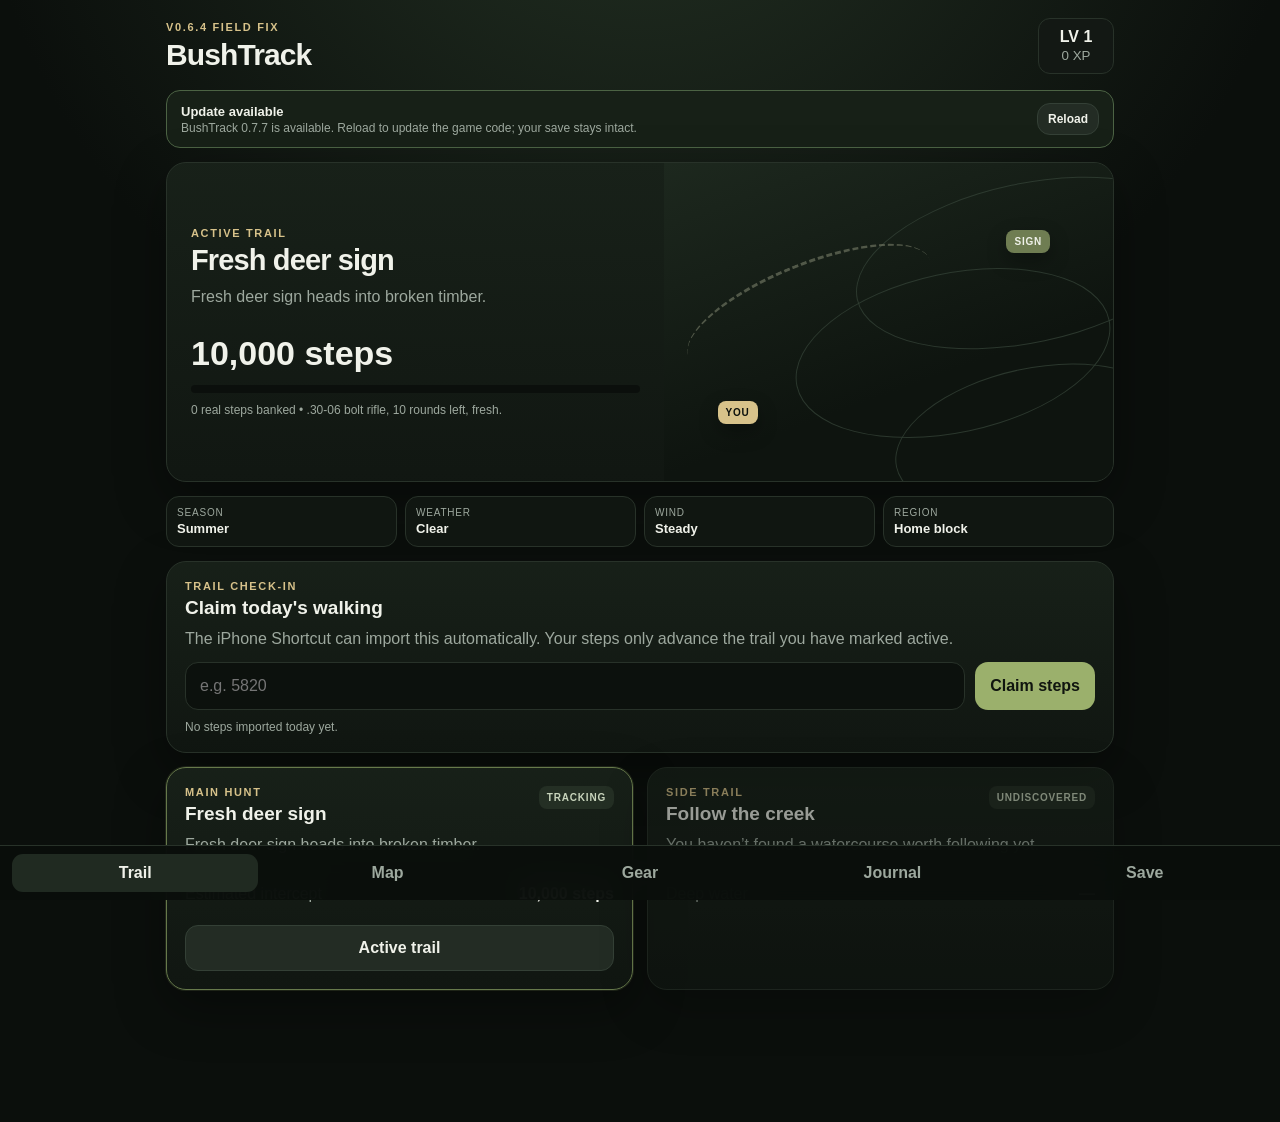
==== index.html @ c2a7ee53 "Mark BushTrack 0.7.14" ====
<!doctype html>
<html lang="en-AU">
<head>
  <meta charset="utf-8" />
  <meta name="viewport" content="width=device-width, initial-scale=1, viewport-fit=cover" />
  <meta name="theme-color" content="#111611" />
  <meta name="apple-mobile-web-app-capable" content="yes" />
  <meta name="apple-mobile-web-app-status-bar-style" content="black-translucent" />
  <meta name="apple-mobile-web-app-title" content="BushTrack" />
  <link rel="apple-touch-icon" href="apple-touch-icon.png" />
  <link rel="manifest" href="manifest.webmanifest" />
  <link rel="stylesheet" href="style-v06.css" />
  <title>BushTrack V0.7.14 LOADOUT AMMO FIX</title>
</head>
<body>
  <div class="app-shell">
    <header class="topbar"><div><div class="eyebrow">V0.7.14 LOADOUT AMMO FIX</div><h1>BushTrack</h1></div><div class="level-chip"><span id="levelText">LV 1</span><small id="xpText">0 XP</small></div></header>
    <section class="system-banner warning hidden" id="storageWarning"><div><strong>Save warning</strong><span id="storageWarningText">Safari storage reported a problem.</span></div><button class="secondary" onclick="document.querySelector('[data-tab=settings]').click()">Save tools</button></section>
    <section class="system-banner update hidden" id="updateBanner"><div><strong>Update available</strong><span id="updateBannerText">New BushTrack code is ready.</span></div><button class="secondary" id="reloadUpdateBtn">Reload</button></section>
    <main>
      <section class="tab-page active" data-page="trail"><section class="hero-card"><div class="hero-copy"><div class="eyebrow">ACTIVE TRAIL</div><h2 id="activeTitle">Fresh deer sign</h2><p id="activeStory">Fresh tracks are heading into timber.</p><div class="distance" id="activeDistance">10,000 steps</div><div class="progress-track"><div class="progress-fill" id="activeProgress"></div></div><div class="hero-meta" id="activeMeta"></div></div><div class="map-scene" aria-hidden="true"><div class="ridge r1"></div><div class="ridge r2"></div><div class="ridge r3"></div><div class="trail-line"></div><div class="map-marker player-marker">YOU</div><div class="map-marker target-marker" id="mapTarget">SIGN</div><div class="river-line hidden" id="riverLine"></div></div></section><section class="conditions-strip"><div><span>Season</span><strong id="seasonText">Spring</strong></div><div><span>Weather</span><strong id="weatherText">Clear</strong></div><div><span>Wind</span><strong id="windText">Light</strong></div><div><span>Region</span><strong id="regionText">Home block</strong></div></section><section class="claim-card"><div><div class="eyebrow">TRAIL CHECK-IN</div><h3>Claim today's walking</h3><p>The iPhone Shortcut can import this automatically. Your steps only advance the trail you have marked active.</p></div><div class="claim-row"><input id="stepsInput" inputmode="numeric" pattern="[0-9]*" placeholder="e.g. 5820" aria-label="Today's steps" /><button class="primary" id="claimBtn">Claim steps</button></div><div class="micro" id="claimStatus">No steps claimed today.</div><div class="credit hidden" id="stepCreditBox"></div></section><section class="choice-card hidden" id="pendingChoiceCard"><div class="eyebrow">UNEXPECTED SIGN</div><h3 id="pendingChoiceTitle">Fresh pig sign cuts across the creek</h3><p id="pendingChoiceText"></p><div class="button-row"><button class="primary" id="chaseChoiceBtn">Follow it</button><button class="secondary" id="ignoreChoiceBtn">Stay on current trail</button></div></section><section class="choice-card hidden" id="encounterStatusCard"><div class="eyebrow">CURRENT ENCOUNTER</div><h3 id="encounterStatusTitle">Animals ahead</h3><p id="encounterStatusText"></p><div class="stat-row"><span id="encounterStatusLabel">Status</span><strong id="encounterStatusValue">Ready</strong></div><button class="primary" id="encounterActionBtn">Open encounter</button></section><section class="grid two-col"><article class="mission-card" id="huntCard"><div class="card-head"><div><div class="eyebrow">MAIN HUNT</div><h3 id="huntTitle">Fresh deer sign</h3></div><span class="tag" id="huntTag">TRACKING</span></div><p id="huntText">Fresh tracks lead into broken timber.</p><div class="stat-row"><span id="huntStatLabel">Estimated intercept</span><strong id="huntDistance">10,000 steps</strong></div><button class="secondary" id="selectHuntBtn">Make active</button><button class="secondary hidden" id="callBtn">Use a call</button><button class="primary hidden" id="encounterBtn">Glass the animals</button></article><article class="mission-card locked" id="riverCard"><div class="card-head"><div><div class="eyebrow">SIDE TRAIL</div><h3>Follow the creek</h3></div><span class="tag" id="riverTag">UNDISCOVERED</span></div><p id="riverText">You haven't found a watercourse worth following yet.</p><div class="stat-row"><span>Deep water</span><strong id="riverDistance">—</strong></div><button class="secondary hidden" id="selectRiverBtn">Make active</button></article></section><section id="objectiveSection" class="other-trails hidden"><div class="section-title"><div><div class="eyebrow">OTHER TRAILS</div><h3>Things worth walking back to</h3></div></div><div id="objectiveList" class="grid two-col"></div></section></section>
      <section class="tab-page" data-page="map"><section class="section-title"><div><div class="eyebrow">COUNTRY MAP</div><h2>Places you've found</h2></div><p>Permanent discoveries stay here.</p></section><div id="locationList" class="location-grid"></div><section class="panel-card"><div class="card-head"><div><div class="eyebrow">KNOWN ANIMALS</div><h3>Animals still out there</h3></div></div><div id="knownAnimalList" class="stack-list"></div></section><section class="panel-card"><div class="card-head"><div><div class="eyebrow">GEAR IN THE FIELD</div><h3>Cameras & nets</h3></div></div><div id="fieldGearList" class="stack-list"></div></section></section>
      <section class="tab-page" data-page="gear"><section class="section-title"><div><div class="eyebrow">GEAR SHED</div><h2>Equipment & tackle</h2></div><div class="money" id="cashText">$0</div></section><section class="panel-card field-loadout-card"><div class="card-head"><div><div class="eyebrow">CURRENT OUTING</div><h3 id="outingTitle">Field loadout</h3></div><span class="tag" id="outingStatusTag">IN FIELD</span></div><p id="outingText">Your rifle, ammunition and carried weight now stay with you until you return to camp.</p><div class="status-grid"><div><span>Base</span><strong id="outingBaseText">Main Camp</strong></div><div><span>Rifle</span><strong id="outingWeaponText">.30-06</strong></div><div><span>Ammo</span><strong id="outingAmmoText">5 + 5</strong></div><div><span>Fatigue</span><strong id="outingFatigueText">Fresh</strong></div><div><span>Carried load</span><strong id="outingWeightText">—</strong></div><div><span>Route back</span><strong id="outingReturnText">At camp</strong></div></div><div class="button-grid"><button class="primary" id="prepareOutingBtn">Prepare loadout</button><button class="secondary" id="returnBaseBtn">Return to base</button><button class="secondary" id="fieldReloadBtn">Reload from spare ammo</button></div><p class="micro" id="outingHaulText">No field haul yet.</p></section><section class="panel-card"><div class="card-head"><div><div class="eyebrow">CAMP STORES</div><h3>Food, hides, bait & ammunition</h3></div></div><div id="campStoreList" class="camp-store-list"></div><div class="button-grid"><button class="secondary" id="sellHidesBtn">Sell stored hides</button><button class="secondary" id="sellMeatBtn">Sell 5 kg meat</button><button class="secondary" id="eatYabbiesBtn">Use yabbies as camp food</button></div></section><section class="panel-card"><div id="inventoryList" class="inventory-grid"></div></section><section class="panel-card"><div class="card-head"><div><div class="eyebrow">UPGRADES</div><h3>Spend what you earn</h3></div></div><div id="shopList" class="shop-list"></div></section><section class="panel-card"><div class="card-head"><div><div class="eyebrow">FIELDCRAFT</div><h3>Knowledge from doing it</h3></div></div><div id="knowledgeList" class="knowledge-list"></div></section><section class="panel-card conditioning-card"><div class="card-head"><div><div class="eyebrow">TRAIL CONDITIONING</div><h3 id="conditioningLevel">Baseline building</h3></div><span class="tag">PERMANENT</span></div><p id="conditioningPerk">Build a complete weekly baseline.</p><div class="status-grid"><div><span>Completed 7-day avg</span><strong id="conditioningAvg">Need 7 recorded days</strong></div><div><span>Baseline</span><strong id="conditioningBaseline">Not set</strong></div><div><span>Next permanent tier</span><strong id="conditioningNext">—</strong></div><div><span>Weekly momentum</span><strong id="momentumText">No bonus active</strong></div></div></section></section>
      <section class="tab-page" data-page="journal"><section class="log-card"><div class="card-head"><div><div class="eyebrow">FIELD JOURNAL</div><h2>What happened out there</h2></div><span class="tag" id="historyCountText">0 permanent events stored</span></div><div id="eventLog" class="event-log"></div></section><section class="trophy-card"><div class="card-head"><div><div class="eyebrow">TROPHY CABINET</div><h3>Personal bests & standout animals</h3></div></div><div id="bestList" class="best-list"></div><div id="trophyList" class="trophy-list"></div></section></section>
      <section class="tab-page" data-page="settings"><section class="section-title"><div><div class="eyebrow">SETTINGS & SAVE DATA</div><h2>Keep the bastard safe</h2></div></section><section class="panel-card"><div class="card-head"><div><div class="eyebrow">SAVE HEALTH</div><h3>Your BushTrack save</h3></div><strong class="save-health" id="saveHealthText">Healthy</strong></div><div class="status-grid"><div><span>Last saved</span><strong id="lastSavedText">—</strong></div><div><span>Last backup</span><strong id="lastBackupText">—</strong></div><div><span>Save format</span><strong id="schemaText">V5</strong></div><div><span>Content table</span><strong id="contentVersionText">C1</strong></div><div><span>Storage</span><strong id="storageProviderText">local</strong></div><div><span>Last claim</span><strong id="lastClaimText">—</strong></div></div><div class="save-id"><span>Save ID</span><code id="saveIdText">—</code></div><p class="micro" id="storageProblemText">No storage errors detected.</p><div class="button-grid"><button class="secondary" id="backupNowBtn">Backup now</button><button class="primary" id="exportSaveBtn">Export to Files</button><button class="secondary" id="importSaveBtn">Import backup</button></div><input type="file" id="importFileInput" accept=".json,application/json" class="hidden" /></section><section class="panel-card"><div class="card-head"><div><div class="eyebrow">TODAY'S STEPS</div><h3>Incremental Health imports</h3></div></div><div class="claim-row"><input id="correctStepsInput" inputmode="numeric" pattern="[0-9]*" placeholder="Current Health total" aria-label="Current Health step total" /><button class="secondary" id="applyCorrectionBtn">Apply total</button></div><button class="danger-outline full-btn" id="undoClaimBtn">Undo last step claim</button></section><section class="panel-card"><div class="card-head"><div><div class="eyebrow">CONDITIONING BASELINE</div><h3>Start from your real normal week</h3></div></div><div class="claim-row"><input id="baselineInput" inputmode="numeric" pattern="[0-9]*" placeholder="e.g. 4418" aria-label="Weekly daily-average baseline" /><button class="secondary" id="setBaselineBtn">Set baseline</button></div><p class="micro" id="baselineHelp">Permanent tiers only move upward.</p></section><section class="panel-card"><div class="card-head"><div><div class="eyebrow">DIAGNOSTICS</div><h3>Update & fault tools</h3></div></div><div class="button-grid"><button class="secondary" id="exportDiagBtn">Export diagnostics</button><button class="secondary" id="checkUpdateBtn">Check for update</button><button class="secondary" id="runSelfTestsBtn">Run self-tests</button><button class="secondary" onclick="location.href='fallback-v04.html'">Open V0.4 fallback</button></div><p class="micro" id="selfTestText">Not run yet</p><button class="danger-outline full-btn" id="restoreLastGoodBtn">Restore last-known-good save</button><details class="dev-tools"><summary>Field-test tools</summary><label class="toggle-row"><span>Enable developer tools</span><input type="checkbox" id="devModeToggle"></label><div id="devToolPanel" class="hidden"><button class="secondary full-btn" id="forceEncounterBtn">Force current hunt encounter</button></div></details></section><section class="panel-card danger-zone"><div class="card-head"><div><div class="eyebrow">RESET TOOLS</div><h3>Different levels of violence</h3></div></div><div class="stack-actions"><button class="secondary" id="resetHuntBtn">Reset current hunt only</button><button class="secondary" id="resetWorldBtn">Reset explored world, keep progression</button><button class="danger" id="fullWipeBtn">Wipe absolutely everything</button></div></section></section>
    </main>
  </div>
  <nav class="bottom-nav" aria-label="BushTrack sections"><button class="nav-btn active" data-tab="trail">Trail</button><button class="nav-btn" data-tab="map">Map</button><button class="nav-btn" data-tab="gear">Gear</button><button class="nav-btn" data-tab="journal">Journal</button><button class="nav-btn" data-tab="settings">Save</button></nav>
  <div class="modal hidden" id="animalModal" role="dialog" aria-modal="true"><div class="modal-panel"><div class="eyebrow">ANIMALS AHEAD</div><h2 id="animalModalTitle">You've caught up</h2><p id="animalModalText">Glass the group and choose what you want to do.</p><div id="animalChoices" class="animal-choices"></div><div class="modal-actions"><button class="secondary" id="passAnimalsBtn">Pass and keep hunting</button></div></div></div>
  <div class="modal hidden" id="approachModal" role="dialog" aria-modal="true"><div class="modal-panel"><div class="eyebrow">PLAN THE APPROACH</div><h2 id="approachTitle">Pick your line</h2><p id="approachText">A longer route can give you a much better wind and shot.</p><div id="approachChoices" class="approach-list"></div><div class="modal-actions"><button class="secondary" id="cancelApproachBtn">Back</button></div></div></div>
  <div class="modal hidden" id="shotModal" role="dialog" aria-modal="true" aria-labelledby="shotTitle"><div class="modal-panel"><div class="eyebrow">SHOT OPPORTUNITY</div><h2 id="shotTitle">Animal</h2><p id="shotRangeText">Range: 180 m</p><div class="aim-box" id="aimBox"><div class="vitals-zone" id="vitalsZone"></div><div class="aim-marker" id="aimMarker"></div></div><p class="micro" id="shotAdviceText">Tap SHOT as the marker crosses the vitals.</p><div class="shot-loadout" id="shotLoadoutText"></div><div class="modal-actions"><button class="secondary" id="cancelShotBtn">Back out</button><button class="secondary hidden" id="reloadShotBtn">Reload</button><button class="secondary hidden" id="stalkCloserBtn">Stalk closer</button><button class="danger" id="fireBtn">SHOT</button></div></div></div>
  <div class="modal hidden" id="fishModal" role="dialog" aria-modal="true"><div class="modal-panel fish-panel"><div class="eyebrow">FISHING SESSION</div><h2 id="fishTitle">Deep timber hole</h2><p id="fishSpotText">Pick what you're throwing.</p><div class="lure-grid" id="lureGrid"></div><div class="fish-session-head"><span id="castCountText">Cast 0</span><span id="fishCountText">0 fish</span></div><div class="fish-result" id="fishResult">Make your first cast.</div><div id="fishSessionLog" class="mini-log"></div><div class="modal-actions"><button class="secondary" id="closeFishBtn">Leave the hole</button><button class="primary" id="castBtn">Cast</button></div></div></div>
  <div class="modal hidden" id="fightModal" role="dialog" aria-modal="true"><div class="modal-panel"><div class="eyebrow">GOOD FISH</div><h2 id="fightTitle">Keep the pressure on</h2><p id="fightText">Reel when the tension marker is inside the safe zone.</p><div class="fight-box" id="fightBox"><div class="safe-zone" id="safeZone"></div><div class="tension-marker" id="tensionMarker"></div></div><div class="fight-score" id="fightScore">Good pressure: 0 / 3</div><div class="modal-actions"><button class="primary" id="reelBtn">REEL</button></div></div></div>
  <div class="modal hidden" id="loadoutModal" role="dialog" aria-modal="true"><div class="modal-panel"><div class="eyebrow">PREPARE OUTING</div><h2>Choose what you carry</h2><p>Rifle choice changes practical shot range, carried weight, ammo capacity and carcass damage.</p><div id="weaponChoices" class="weapon-choices"></div><label class="form-label">Spare rounds <select id="spareAmmoSelect"></select></label><label class="toggle-row"><span>Carry binoculars</span><input type="checkbox" id="carryBinosToggle" checked></label><div class="loadout-preview" id="loadoutPreview">Choose a rifle.</div><div class="modal-actions"><button class="secondary" id="cancelLoadoutBtn">Cancel</button><button class="primary" id="startOutingBtn">Start outing</button></div></div></div>
  <div class="modal hidden" id="glassModal" role="dialog" aria-modal="true"><div class="modal-panel"><div class="eyebrow">GLASS THE COUNTRY</div><h2 id="glassTitle">Open ridge</h2><p id="glassText">Work the faces and timber edges.</p><div id="glassChoices" class="animal-choices"></div><div class="modal-actions"><button class="secondary" id="closeGlassBtn">Keep current plan</button></div></div></div>
  <div class="modal hidden" id="importModal" role="dialog" aria-modal="true"><div class="modal-panel"><div class="eyebrow">RESTORE BACKUP</div><h2>Replace the current save?</h2><p id="importPreviewText">Backup details.</p><div class="modal-actions"><button class="secondary" id="cancelImportBtn">Cancel</button><button class="danger" id="confirmImportBtn">Restore backup</button></div></div></div>
  <script src="app-v06.js"></script>
  <script src="hotfix-v061.js"></script>
  <script src="approachfix-v070.js"></script>
  <script src="animal-images-v071.js"></script>
  <script src="step-backfill-v072.js"></script>
</body>
</html>
---- style-v06.css ----
:root {
  --bg:#0b0f0c; --panel:#131914; --panel2:#182119; --line:#283229; --text:#f0f2ea;
  --muted:#9da89e; --accent:#9bb06c; --accent2:#d7c28a; --danger:#a85c4a; --water:#587584;
  --shadow:0 18px 50px rgba(0,0,0,.35);
}
*{box-sizing:border-box} html,body{margin:0;background:var(--bg);color:var(--text);font-family:-apple-system,BlinkMacSystemFont,"SF Pro Display","Segoe UI",sans-serif}
body{min-height:100vh;background:radial-gradient(circle at 50% -20%,#243224 0%,var(--bg) 45%);padding-bottom:84px}
button,input{font:inherit} button{-webkit-tap-highlight-color:transparent}.app-shell{width:min(980px,100%);margin:0 auto;padding:calc(env(safe-area-inset-top) + 18px) 16px 34px}
.topbar{display:flex;align-items:center;justify-content:space-between;margin-bottom:16px}h1,h2,h3,p{margin-top:0}h1{font-size:30px;margin-bottom:0;letter-spacing:-.03em}h2{font-size:29px;margin-bottom:8px;letter-spacing:-.03em}h3{font-size:19px;margin-bottom:8px}p{color:var(--muted);line-height:1.45}
.eyebrow{font-size:11px;letter-spacing:.15em;color:var(--accent2);font-weight:800;margin-bottom:5px}.level-chip{min-width:76px;padding:9px 11px;border:1px solid var(--line);border-radius:12px;text-align:center;background:rgba(19,25,20,.9)}.level-chip span{display:block;font-weight:800}.level-chip small{color:var(--muted)}
.hero-card,.claim-card,.mission-card,.log-card,.trophy-card,.panel-card,.choice-card{border:1px solid var(--line);border-radius:20px;background:linear-gradient(180deg,rgba(24,33,25,.97),rgba(17,23,18,.97));box-shadow:var(--shadow)}
.hero-card{overflow:hidden;display:grid;grid-template-columns:1.05fr .95fr;min-height:320px;margin-bottom:14px}.hero-copy{padding:24px;display:flex;flex-direction:column;justify-content:center}.distance{font-size:34px;font-weight:850;margin-top:10px}.progress-track{height:8px;background:#0b0f0c;border-radius:99px;margin-top:12px;overflow:hidden}.progress-fill{width:0;height:100%;background:linear-gradient(90deg,var(--accent),var(--accent2));border-radius:inherit;transition:width .45s ease}.hero-meta{color:var(--muted);font-size:12px;margin-top:10px}
.map-scene{position:relative;min-height:280px;overflow:hidden;background:linear-gradient(160deg,#1d281e,#0e140f 65%)}.ridge{position:absolute;border-radius:50%;border:1px solid #334035;opacity:.8;transform:rotate(-12deg)}.r1{width:350px;height:160px;right:-90px;top:20px}.r2{width:320px;height:160px;right:0;top:110px}.r3{width:280px;height:140px;right:-60px;top:205px}.trail-line{position:absolute;width:260px;height:90px;left:15px;top:100px;border-top:3px dashed #6b715e;border-radius:50%;transform:rotate(-22deg);opacity:.7}.river-line{position:absolute;width:360px;height:140px;left:-50px;bottom:15px;border-top:6px solid var(--water);border-radius:50%;transform:rotate(12deg);opacity:.7}.map-marker{position:absolute;padding:6px 8px;font-size:10px;font-weight:900;letter-spacing:.08em;border-radius:8px;box-shadow:0 8px 20px rgba(0,0,0,.3)}.player-marker{left:12%;bottom:18%;color:#0c110d;background:var(--accent2)}.target-marker{right:14%;top:21%;background:#6f7d52}
.conditions-strip{display:grid;grid-template-columns:repeat(4,1fr);gap:8px;margin:0 0 14px}.conditions-strip div{border:1px solid var(--line);background:#101611;border-radius:13px;padding:10px}.conditions-strip span{display:block;color:var(--muted);font-size:10px;text-transform:uppercase;letter-spacing:.08em}.conditions-strip strong{display:block;margin-top:3px;font-size:13px}
.claim-card,.choice-card,.panel-card,.log-card,.trophy-card{padding:18px;margin-bottom:14px}.claim-card p{margin-bottom:12px}.claim-row{display:flex;gap:10px}input{flex:1;min-width:0;border:1px solid var(--line);color:var(--text);background:#0c110d;border-radius:13px;padding:14px;outline:none}input:focus{border-color:#6b7c55}button{border:0;border-radius:13px;padding:13px 15px;color:var(--text);font-weight:800;cursor:pointer}.primary{background:var(--accent);color:#10150f}.secondary{background:#232c24;border:1px solid #344036}.danger{background:var(--danger)}.text-btn{background:transparent;color:var(--muted);padding:5px 0;font-size:12px}.button-row,.modal-actions{display:flex;gap:10px}.button-row button,.modal-actions button{flex:1}.credit{margin-top:10px;padding:10px 12px;border-radius:10px;background:#222b1e;border:1px solid #415038;color:#cbd8b7;font-size:12px}
.grid{display:grid;gap:14px}.two-col{grid-template-columns:repeat(2,1fr)}.mission-card{padding:18px;margin-bottom:14px}.mission-card.active{border-color:#66794b;box-shadow:0 0 0 1px rgba(155,176,108,.15),var(--shadow)}.mission-card.locked{opacity:.62}.card-head{display:flex;justify-content:space-between;gap:15px;align-items:flex-start}.tag{font-size:10px;letter-spacing:.08em;font-weight:850;padding:6px 8px;border-radius:8px;background:#242f24;color:#c7d3bb;white-space:nowrap}.stat-row{display:flex;justify-content:space-between;padding:12px 0 14px;border-top:1px solid var(--line);margin-top:12px;color:var(--muted)}.stat-row strong{color:var(--text)}.mission-card button{width:100%;margin-top:8px}.other-trails{margin-bottom:14px}
.section-title{display:flex;align-items:flex-end;justify-content:space-between;gap:20px;margin:6px 2px 14px}.section-title p{max-width:520px;margin-bottom:0}.money{font-size:20px;font-weight:850;color:var(--accent2)}
.location-grid{display:grid;grid-template-columns:repeat(2,1fr);gap:12px;margin-bottom:14px}.location-card{border:1px solid var(--line);border-radius:17px;padding:16px;background:#121813}.location-card h3{margin-bottom:6px}.location-card p{font-size:13px;margin-bottom:10px}.location-actions{display:flex;flex-wrap:wrap;gap:7px}.location-actions button{padding:9px 10px;font-size:12px}.location-meta{font-size:11px;color:var(--muted);margin:8px 0}.stack-list{display:flex;flex-direction:column;gap:8px}.stack-item{border:1px solid var(--line);background:#0d120e;border-radius:12px;padding:12px}.stack-item strong{display:block}.stack-item span{display:block;color:var(--muted);font-size:12px;margin-top:3px}.stack-item .row-actions{display:flex;gap:7px;margin-top:8px}.row-actions button{padding:8px 9px;font-size:11px}
.inventory-grid{display:grid;grid-template-columns:repeat(3,1fr);gap:8px}.inventory-item{border:1px solid var(--line);background:#0d120e;border-radius:12px;padding:12px}.inventory-item span{display:block;color:var(--muted);font-size:11px}.inventory-item strong{font-size:17px}.shop-list{display:flex;flex-direction:column;gap:9px}.shop-item{display:grid;grid-template-columns:1fr auto;gap:12px;align-items:center;border:1px solid var(--line);background:#0d120e;border-radius:13px;padding:12px}.shop-item p{font-size:12px;margin:3px 0 0}.shop-item button{min-width:86px;padding:9px}.knowledge-list{display:grid;grid-template-columns:repeat(2,1fr);gap:8px}.knowledge-item{border:1px solid var(--line);border-radius:12px;padding:11px;background:#0d120e}.knowledge-item .bar{height:5px;background:#1d261f;border-radius:99px;margin-top:8px;overflow:hidden}.knowledge-item .bar i{display:block;height:100%;background:var(--accent)}
.event-log{display:flex;flex-direction:column;gap:10px}.log-entry{padding:11px 12px;border-left:3px solid #53613f;background:#0d120e;border-radius:0 10px 10px 0}.log-entry strong{display:block;margin-bottom:3px}.log-entry small{color:var(--muted)}.best-list{display:grid;grid-template-columns:repeat(2,1fr);gap:8px;margin-bottom:12px}.best-card{border:1px solid var(--line);border-radius:12px;padding:11px;background:#0d120e}.best-card strong{display:block}.best-card span{color:var(--muted);font-size:12px}.trophy-list{display:grid;grid-template-columns:repeat(2,1fr);gap:10px}.trophy{border:1px solid var(--line);border-radius:13px;padding:13px;background:#0d120e}.trophy strong{display:block}.trophy span{display:block;color:var(--muted);font-size:13px;margin-top:4px}.empty{color:var(--muted);padding:14px 0}.micro{color:var(--muted);font-size:12px;margin-top:10px}.hidden{display:none!important}
.tab-page{display:none}.tab-page.active{display:block}.bottom-nav{position:fixed;z-index:25;left:0;right:0;bottom:0;padding:8px 12px calc(env(safe-area-inset-bottom) + 8px);display:grid;grid-template-columns:repeat(5,1fr);gap:6px;background:rgba(10,14,11,.94);backdrop-filter:blur(16px);border-top:1px solid var(--line)}.nav-btn{background:transparent;color:var(--muted);padding:10px 6px;border-radius:11px}.nav-btn.active{background:#202a21;color:var(--text)}
.modal{position:fixed;inset:0;z-index:40;background:rgba(0,0,0,.74);backdrop-filter:blur(8px);display:flex;align-items:flex-end;justify-content:center;padding:14px}.modal-panel{width:min(580px,100%);max-height:88vh;overflow:auto;border:1px solid var(--line);border-radius:22px;background:#131914;padding:22px;box-shadow:var(--shadow);margin-bottom:env(safe-area-inset-bottom)}
.animal-choices,.approach-list{display:flex;flex-direction:column;gap:8px;margin:14px 0}.animal-choice,.approach-choice{width:100%;text-align:left;border:1px solid var(--line);background:#202821}.animal-choice strong,.approach-choice strong{display:block}.animal-choice span,.approach-choice span{display:block;color:var(--muted);font-size:12px;margin-top:3px}.animal-choice.special{border-color:#7d7047}.approach-choice em{display:block;color:#c6d5b3;font-size:11px;font-style:normal;margin-top:5px}
.aim-box,.fight-box{height:170px;position:relative;overflow:hidden;background:linear-gradient(#222b22,#111711);border:1px solid var(--line);border-radius:15px;margin:18px 0 8px}.aim-box::before,.aim-box::after,.fight-box::before{content:"";position:absolute;background:#83906f;opacity:.25}.aim-box::before{width:1px;height:100%;left:50%}.aim-box::after{height:1px;width:100%;top:50%}.vitals-zone{position:absolute;height:62px;top:54px;left:50%;transform:translateX(-50%);border:2px solid #9cab73;background:rgba(155,176,108,.08);border-radius:50%}.aim-marker{position:absolute;top:0;bottom:0;width:3px;background:#e2ddc9;box-shadow:0 0 12px rgba(255,255,255,.6);left:0}
.lure-grid{display:grid;grid-template-columns:1fr 1fr;gap:8px;margin:14px 0}.lure{background:#202821;border:1px solid var(--line);text-align:left}.lure.selected{border-color:var(--accent);background:#2a3528}.lure:disabled{opacity:.35}.lure small{display:block;color:var(--muted);margin-top:3px}.fish-session-head{display:flex;justify-content:space-between;color:var(--muted);font-size:12px;margin:6px 0}.fish-result{min-height:54px;border:1px solid var(--line);background:#0d120e;border-radius:12px;padding:12px;color:var(--muted)}.mini-log{display:flex;flex-direction:column;gap:5px;max-height:150px;overflow:auto;margin-top:8px}.mini-log div{font-size:11px;color:var(--muted);padding:6px 8px;background:#101510;border-radius:7px}.safe-zone{position:absolute;top:0;bottom:0;left:34%;width:32%;background:rgba(155,176,108,.18);border-left:2px solid var(--accent);border-right:2px solid var(--accent)}.tension-marker{position:absolute;top:0;bottom:0;width:4px;background:#e2ddc9;left:0}.fight-score{text-align:center;color:var(--muted);margin-top:8px}
@media(max-width:720px){.hero-card{grid-template-columns:1fr}.map-scene{min-height:180px}.hero-copy{padding:20px}.distance{font-size:30px}.two-col,.location-grid,.knowledge-list{grid-template-columns:1fr}.claim-row{flex-direction:column}.trophy-list,.best-list{grid-template-columns:1fr}.conditions-strip{grid-template-columns:repeat(2,1fr)}.inventory-grid{grid-template-columns:repeat(2,1fr)}.section-title{align-items:flex-start;flex-direction:column;gap:4px}}

.system-banner{display:flex;align-items:center;justify-content:space-between;gap:12px;border:1px solid var(--line);border-radius:14px;padding:12px 14px;margin:0 0 14px;background:#1a211b}
.system-banner>div{display:flex;flex-direction:column;gap:2px}.system-banner strong{font-size:13px}.system-banner span{font-size:12px;color:var(--muted)}
.system-banner.warning{border-color:#6d5a34;background:#211d14}.system-banner.update{border-color:#4c6344;background:#172017}
.system-banner button{padding:8px 10px;font-size:12px;white-space:nowrap}
.status-grid{display:grid;grid-template-columns:repeat(2,1fr);gap:8px;margin:14px 0}
.status-grid div{border:1px solid var(--line);background:#0d120e;border-radius:12px;padding:11px}
.status-grid span,.save-id span{display:block;color:var(--muted);font-size:10px;text-transform:uppercase;letter-spacing:.08em}
.status-grid strong{display:block;margin-top:4px;font-size:12px}
.save-health{color:#c9d8b2}.save-health.bad{color:#e19c88}
.save-id{border:1px solid var(--line);border-radius:12px;padding:11px;background:#0d120e;overflow:hidden}
.save-id code{display:block;margin-top:5px;color:#d7c28a;font-size:11px;word-break:break-all}
.button-grid{display:grid;grid-template-columns:repeat(3,1fr);gap:8px;margin-top:12px}.button-grid button{width:100%}
.full-btn{width:100%;margin-top:10px}.danger-outline{background:transparent;border:1px solid #7e4438;color:#d69c8d}
.danger-zone{border-color:#56352e}.stack-actions{display:flex;flex-direction:column;gap:8px}.stack-actions button{width:100%}
@media(max-width:720px){.button-grid{grid-template-columns:1fr}.status-grid{grid-template-columns:1fr 1fr}.bottom-nav{padding-left:6px;padding-right:6px;gap:3px}.nav-btn{font-size:12px}}

.conditioning-card{border-color:#4b5e3c}.conditioning-card .tag{background:#344329;color:#d9e8c1}
.dev-tools{margin-top:12px;border-top:1px solid var(--line);padding-top:10px}.dev-tools summary{cursor:pointer;color:var(--muted);font-size:12px;font-weight:750}.toggle-row{display:flex;align-items:center;justify-content:space-between;gap:12px;margin-top:12px;color:var(--muted);font-size:12px}.toggle-row input{flex:0 0 auto;width:22px;height:22px}.backend-pill{display:inline-block;padding:5px 8px;border:1px solid var(--line);border-radius:999px;font-size:11px;color:var(--muted)}

/* V0.6 field loadouts, camps and recovery economy */
.field-loadout-card{border-color:#586a46}.field-loadout-card .tag{background:#344329;color:#d9e8c1}.camp-store-list{display:flex;flex-direction:column;gap:9px;margin:12px 0}.camp-store{border:1px solid var(--line);border-radius:13px;background:#0d120e;padding:12px}.camp-store>div:first-child{display:flex;align-items:flex-start;justify-content:space-between;gap:10px}.camp-store>div:first-child span{font-size:11px;color:var(--muted)}.camp-resource-grid{display:grid;grid-template-columns:repeat(4,1fr);gap:7px;margin-top:10px}.camp-resource-grid span{display:block;border:1px solid var(--line);border-radius:9px;padding:8px;color:var(--muted);font-size:10px}.camp-resource-grid b{display:block;color:var(--text);font-size:12px;margin-top:2px}.weapon-choices{display:flex;flex-direction:column;gap:8px;margin:14px 0}.form-label{display:flex;flex-direction:column;gap:6px;color:var(--muted);font-size:12px;margin:12px 0}.form-label select{width:100%;background:#0d120e;border:1px solid var(--line);color:var(--text);border-radius:12px;padding:12px;font:inherit}.loadout-preview,.shot-loadout{border:1px solid var(--line);background:#0d120e;border-radius:12px;padding:11px;color:#cbd8b7;font-size:12px;margin:12px 0}.shot-loadout{margin:8px 0 14px}.location-card .primary{box-shadow:none}.camp-store strong{font-size:13px}.camp-store b{font-weight:800}
@media(max-width:720px){.camp-resource-grid{grid-template-columns:repeat(2,1fr)}}
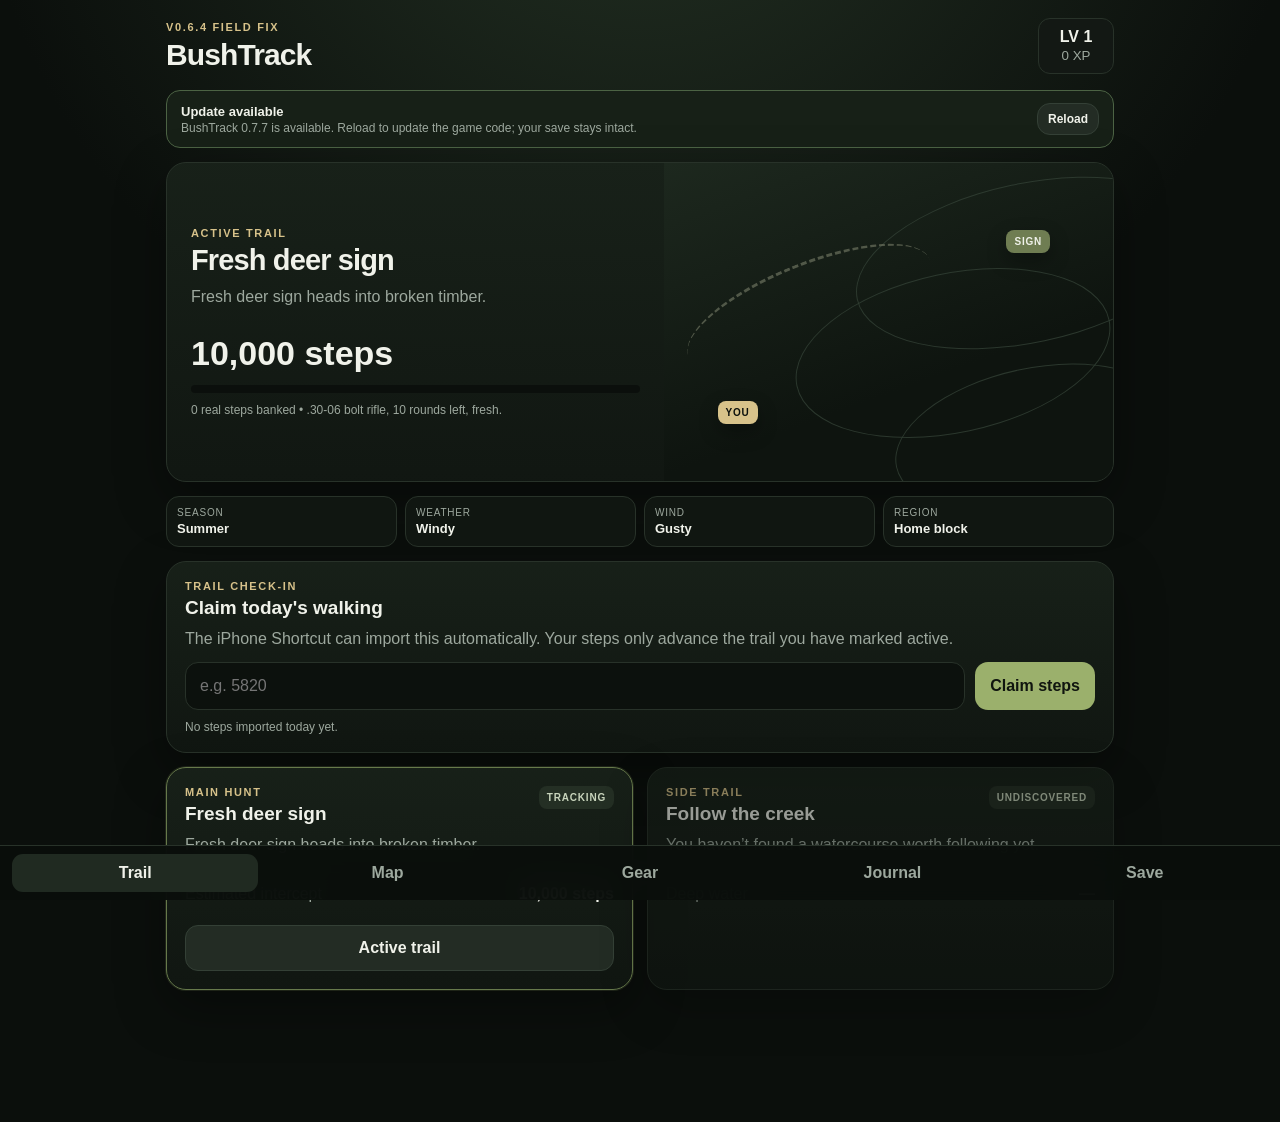
==== commit 0820f808: "Mark BushTrack 0.7.16" ====
--- a/index.html
+++ b/index.html
@@ -10,11 +10,11 @@
   <link rel="apple-touch-icon" href="apple-touch-icon.png" />
   <link rel="manifest" href="manifest.webmanifest" />
   <link rel="stylesheet" href="style-v06.css" />
-  <title>BushTrack V0.7.14 LOADOUT AMMO FIX</title>
+  <title>BushTrack V0.7.16 PERMANENT BASE FIX</title>
 </head>
 <body>
   <div class="app-shell">
-    <header class="topbar"><div><div class="eyebrow">V0.7.14 LOADOUT AMMO FIX</div><h1>BushTrack</h1></div><div class="level-chip"><span id="levelText">LV 1</span><small id="xpText">0 XP</small></div></header>
+    <header class="topbar"><div><div class="eyebrow">V0.7.16 PERMANENT BASE FIX</div><h1>BushTrack</h1></div><div class="level-chip"><span id="levelText">LV 1</span><small id="xpText">0 XP</small></div></header>
     <section class="system-banner warning hidden" id="storageWarning"><div><strong>Save warning</strong><span id="storageWarningText">Safari storage reported a problem.</span></div><button class="secondary" onclick="document.querySelector('[data-tab=settings]').click()">Save tools</button></section>
     <section class="system-banner update hidden" id="updateBanner"><div><strong>Update available</strong><span id="updateBannerText">New BushTrack code is ready.</span></div><button class="secondary" id="reloadUpdateBtn">Reload</button></section>
     <main>
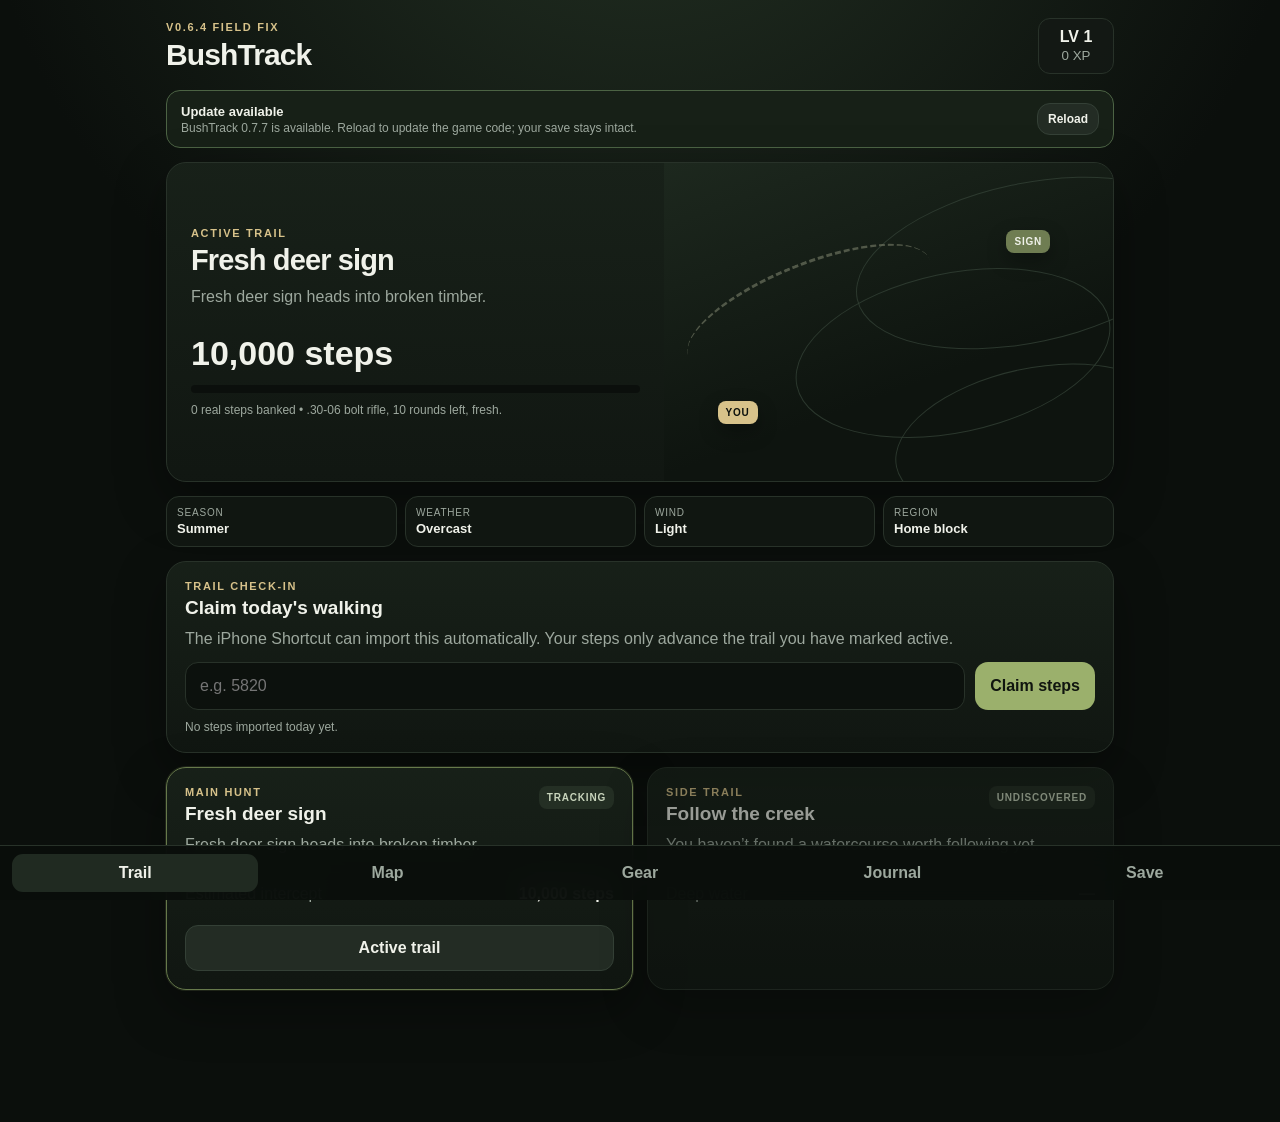
==== commit 67d36180: "Load optional missed-day outing credit UI" ====
--- a/index.html
+++ b/index.html
@@ -39,5 +39,6 @@
   <script src="approachfix-v070.js"></script>
   <script src="animal-images-v071.js"></script>
   <script src="step-backfill-v072.js"></script>
+  <script src="missed-hunt-v0718.js"></script>
 </body>
 </html>
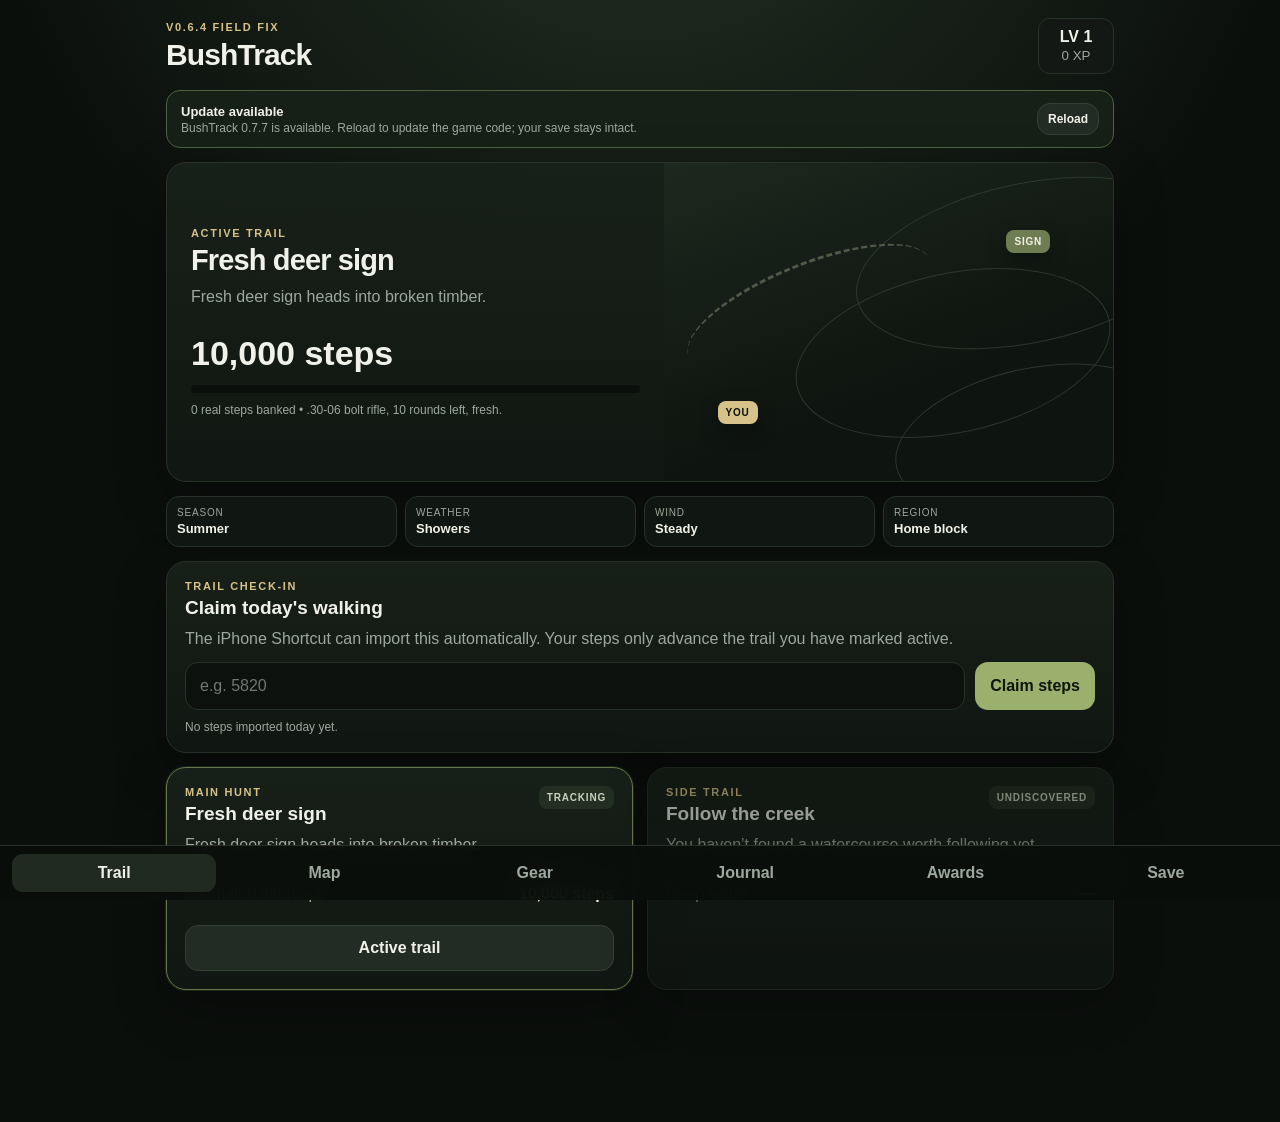
==== commit 007f698f: "Add Milestones tab, badges and claim notification to BushTrack UI" ====
--- a/index.html
+++ b/index.html
@@ -10,11 +10,12 @@
   <link rel="apple-touch-icon" href="apple-touch-icon.png" />
   <link rel="manifest" href="manifest.webmanifest" />
   <link rel="stylesheet" href="style-v06.css" />
-  <title>BushTrack V0.7.16 PERMANENT BASE FIX</title>
+  <link rel="stylesheet" href="milestones-v0720.css" />
+  <title>BushTrack V0.7.20 MILESTONES</title>
 </head>
 <body>
   <div class="app-shell">
-    <header class="topbar"><div><div class="eyebrow">V0.7.16 PERMANENT BASE FIX</div><h1>BushTrack</h1></div><div class="level-chip"><span id="levelText">LV 1</span><small id="xpText">0 XP</small></div></header>
+    <header class="topbar"><div><div class="eyebrow">V0.7.20 MILESTONES</div><h1>BushTrack</h1></div><div class="level-chip"><span id="levelText">LV 1</span><small id="xpText">0 XP</small></div></header>
     <section class="system-banner warning hidden" id="storageWarning"><div><strong>Save warning</strong><span id="storageWarningText">Safari storage reported a problem.</span></div><button class="secondary" onclick="document.querySelector('[data-tab=settings]').click()">Save tools</button></section>
     <section class="system-banner update hidden" id="updateBanner"><div><strong>Update available</strong><span id="updateBannerText">New BushTrack code is ready.</span></div><button class="secondary" id="reloadUpdateBtn">Reload</button></section>
     <main>
@@ -22,10 +23,16 @@
       <section class="tab-page" data-page="map"><section class="section-title"><div><div class="eyebrow">COUNTRY MAP</div><h2>Places you've found</h2></div><p>Permanent discoveries stay here.</p></section><div id="locationList" class="location-grid"></div><section class="panel-card"><div class="card-head"><div><div class="eyebrow">KNOWN ANIMALS</div><h3>Animals still out there</h3></div></div><div id="knownAnimalList" class="stack-list"></div></section><section class="panel-card"><div class="card-head"><div><div class="eyebrow">GEAR IN THE FIELD</div><h3>Cameras & nets</h3></div></div><div id="fieldGearList" class="stack-list"></div></section></section>
       <section class="tab-page" data-page="gear"><section class="section-title"><div><div class="eyebrow">GEAR SHED</div><h2>Equipment & tackle</h2></div><div class="money" id="cashText">$0</div></section><section class="panel-card field-loadout-card"><div class="card-head"><div><div class="eyebrow">CURRENT OUTING</div><h3 id="outingTitle">Field loadout</h3></div><span class="tag" id="outingStatusTag">IN FIELD</span></div><p id="outingText">Your rifle, ammunition and carried weight now stay with you until you return to camp.</p><div class="status-grid"><div><span>Base</span><strong id="outingBaseText">Main Camp</strong></div><div><span>Rifle</span><strong id="outingWeaponText">.30-06</strong></div><div><span>Ammo</span><strong id="outingAmmoText">5 + 5</strong></div><div><span>Fatigue</span><strong id="outingFatigueText">Fresh</strong></div><div><span>Carried load</span><strong id="outingWeightText">—</strong></div><div><span>Route back</span><strong id="outingReturnText">At camp</strong></div></div><div class="button-grid"><button class="primary" id="prepareOutingBtn">Prepare loadout</button><button class="secondary" id="returnBaseBtn">Return to base</button><button class="secondary" id="fieldReloadBtn">Reload from spare ammo</button></div><p class="micro" id="outingHaulText">No field haul yet.</p></section><section class="panel-card"><div class="card-head"><div><div class="eyebrow">CAMP STORES</div><h3>Food, hides, bait & ammunition</h3></div></div><div id="campStoreList" class="camp-store-list"></div><div class="button-grid"><button class="secondary" id="sellHidesBtn">Sell stored hides</button><button class="secondary" id="sellMeatBtn">Sell 5 kg meat</button><button class="secondary" id="eatYabbiesBtn">Use yabbies as camp food</button></div></section><section class="panel-card"><div id="inventoryList" class="inventory-grid"></div></section><section class="panel-card"><div class="card-head"><div><div class="eyebrow">UPGRADES</div><h3>Spend what you earn</h3></div></div><div id="shopList" class="shop-list"></div></section><section class="panel-card"><div class="card-head"><div><div class="eyebrow">FIELDCRAFT</div><h3>Knowledge from doing it</h3></div></div><div id="knowledgeList" class="knowledge-list"></div></section><section class="panel-card conditioning-card"><div class="card-head"><div><div class="eyebrow">TRAIL CONDITIONING</div><h3 id="conditioningLevel">Baseline building</h3></div><span class="tag">PERMANENT</span></div><p id="conditioningPerk">Build a complete weekly baseline.</p><div class="status-grid"><div><span>Completed 7-day avg</span><strong id="conditioningAvg">Need 7 recorded days</strong></div><div><span>Baseline</span><strong id="conditioningBaseline">Not set</strong></div><div><span>Next permanent tier</span><strong id="conditioningNext">—</strong></div><div><span>Weekly momentum</span><strong id="momentumText">No bonus active</strong></div></div></section></section>
       <section class="tab-page" data-page="journal"><section class="log-card"><div class="card-head"><div><div class="eyebrow">FIELD JOURNAL</div><h2>What happened out there</h2></div><span class="tag" id="historyCountText">0 permanent events stored</span></div><div id="eventLog" class="event-log"></div></section><section class="trophy-card"><div class="card-head"><div><div class="eyebrow">TROPHY CABINET</div><h3>Personal bests & standout animals</h3></div></div><div id="bestList" class="best-list"></div><div id="trophyList" class="trophy-list"></div></section></section>
+      <section class="tab-page" data-page="milestones">
+        <section class="section-title"><div><div class="eyebrow">REAL-WORLD PROGRESS</div><h2>Milestones & awards</h2></div></section>
+        <p class="mile-intro">Your earned badges stay unlocked for good. Tap <strong>Claim Reward</strong> to collect XP and cash. Existing step history counts. Distance and weight unlock when their Health data is connected.</p>
+        <div id="milestoneSummary" class="mile-summary">Checking achievements…</div>
+        <div id="milestoneSections"></div>
+      </section>
       <section class="tab-page" data-page="settings"><section class="section-title"><div><div class="eyebrow">SETTINGS & SAVE DATA</div><h2>Keep the bastard safe</h2></div></section><section class="panel-card"><div class="card-head"><div><div class="eyebrow">SAVE HEALTH</div><h3>Your BushTrack save</h3></div><strong class="save-health" id="saveHealthText">Healthy</strong></div><div class="status-grid"><div><span>Last saved</span><strong id="lastSavedText">—</strong></div><div><span>Last backup</span><strong id="lastBackupText">—</strong></div><div><span>Save format</span><strong id="schemaText">V5</strong></div><div><span>Content table</span><strong id="contentVersionText">C1</strong></div><div><span>Storage</span><strong id="storageProviderText">local</strong></div><div><span>Last claim</span><strong id="lastClaimText">—</strong></div></div><div class="save-id"><span>Save ID</span><code id="saveIdText">—</code></div><p class="micro" id="storageProblemText">No storage errors detected.</p><div class="button-grid"><button class="secondary" id="backupNowBtn">Backup now</button><button class="primary" id="exportSaveBtn">Export to Files</button><button class="secondary" id="importSaveBtn">Import backup</button></div><input type="file" id="importFileInput" accept=".json,application/json" class="hidden" /></section><section class="panel-card"><div class="card-head"><div><div class="eyebrow">TODAY'S STEPS</div><h3>Incremental Health imports</h3></div></div><div class="claim-row"><input id="correctStepsInput" inputmode="numeric" pattern="[0-9]*" placeholder="Current Health total" aria-label="Current Health step total" /><button class="secondary" id="applyCorrectionBtn">Apply total</button></div><button class="danger-outline full-btn" id="undoClaimBtn">Undo last step claim</button></section><section class="panel-card"><div class="card-head"><div><div class="eyebrow">CONDITIONING BASELINE</div><h3>Start from your real normal week</h3></div></div><div class="claim-row"><input id="baselineInput" inputmode="numeric" pattern="[0-9]*" placeholder="e.g. 4418" aria-label="Weekly daily-average baseline" /><button class="secondary" id="setBaselineBtn">Set baseline</button></div><p class="micro" id="baselineHelp">Permanent tiers only move upward.</p></section><section class="panel-card"><div class="card-head"><div><div class="eyebrow">DIAGNOSTICS</div><h3>Update & fault tools</h3></div></div><div class="button-grid"><button class="secondary" id="exportDiagBtn">Export diagnostics</button><button class="secondary" id="checkUpdateBtn">Check for update</button><button class="secondary" id="runSelfTestsBtn">Run self-tests</button><button class="secondary" onclick="location.href='fallback-v04.html'">Open V0.4 fallback</button></div><p class="micro" id="selfTestText">Not run yet</p><button class="danger-outline full-btn" id="restoreLastGoodBtn">Restore last-known-good save</button><details class="dev-tools"><summary>Field-test tools</summary><label class="toggle-row"><span>Enable developer tools</span><input type="checkbox" id="devModeToggle"></label><div id="devToolPanel" class="hidden"><button class="secondary full-btn" id="forceEncounterBtn">Force current hunt encounter</button></div></details></section><section class="panel-card danger-zone"><div class="card-head"><div><div class="eyebrow">RESET TOOLS</div><h3>Different levels of violence</h3></div></div><div class="stack-actions"><button class="secondary" id="resetHuntBtn">Reset current hunt only</button><button class="secondary" id="resetWorldBtn">Reset explored world, keep progression</button><button class="danger" id="fullWipeBtn">Wipe absolutely everything</button></div></section></section>
     </main>
   </div>
-  <nav class="bottom-nav" aria-label="BushTrack sections"><button class="nav-btn active" data-tab="trail">Trail</button><button class="nav-btn" data-tab="map">Map</button><button class="nav-btn" data-tab="gear">Gear</button><button class="nav-btn" data-tab="journal">Journal</button><button class="nav-btn" data-tab="settings">Save</button></nav>
+  <nav class="bottom-nav" aria-label="BushTrack sections"><button class="nav-btn active" data-tab="trail">Trail</button><button class="nav-btn" data-tab="map">Map</button><button class="nav-btn" data-tab="gear">Gear</button><button class="nav-btn" data-tab="journal">Journal</button><button class="nav-btn" data-tab="milestones">Awards<span class="mile-nav-count" id="milestoneNavCount" hidden></span></button><button class="nav-btn" data-tab="settings">Save</button></nav>
   <div class="modal hidden" id="animalModal" role="dialog" aria-modal="true"><div class="modal-panel"><div class="eyebrow">ANIMALS AHEAD</div><h2 id="animalModalTitle">You've caught up</h2><p id="animalModalText">Glass the group and choose what you want to do.</p><div id="animalChoices" class="animal-choices"></div><div class="modal-actions"><button class="secondary" id="passAnimalsBtn">Pass and keep hunting</button></div></div></div>
   <div class="modal hidden" id="approachModal" role="dialog" aria-modal="true"><div class="modal-panel"><div class="eyebrow">PLAN THE APPROACH</div><h2 id="approachTitle">Pick your line</h2><p id="approachText">A longer route can give you a much better wind and shot.</p><div id="approachChoices" class="approach-list"></div><div class="modal-actions"><button class="secondary" id="cancelApproachBtn">Back</button></div></div></div>
   <div class="modal hidden" id="shotModal" role="dialog" aria-modal="true" aria-labelledby="shotTitle"><div class="modal-panel"><div class="eyebrow">SHOT OPPORTUNITY</div><h2 id="shotTitle">Animal</h2><p id="shotRangeText">Range: 180 m</p><div class="aim-box" id="aimBox"><div class="vitals-zone" id="vitalsZone"></div><div class="aim-marker" id="aimMarker"></div></div><p class="micro" id="shotAdviceText">Tap SHOT as the marker crosses the vitals.</p><div class="shot-loadout" id="shotLoadoutText"></div><div class="modal-actions"><button class="secondary" id="cancelShotBtn">Back out</button><button class="secondary hidden" id="reloadShotBtn">Reload</button><button class="secondary hidden" id="stalkCloserBtn">Stalk closer</button><button class="danger" id="fireBtn">SHOT</button></div></div></div>
@@ -34,11 +41,18 @@
   <div class="modal hidden" id="loadoutModal" role="dialog" aria-modal="true"><div class="modal-panel"><div class="eyebrow">PREPARE OUTING</div><h2>Choose what you carry</h2><p>Rifle choice changes practical shot range, carried weight, ammo capacity and carcass damage.</p><div id="weaponChoices" class="weapon-choices"></div><label class="form-label">Spare rounds <select id="spareAmmoSelect"></select></label><label class="toggle-row"><span>Carry binoculars</span><input type="checkbox" id="carryBinosToggle" checked></label><div class="loadout-preview" id="loadoutPreview">Choose a rifle.</div><div class="modal-actions"><button class="secondary" id="cancelLoadoutBtn">Cancel</button><button class="primary" id="startOutingBtn">Start outing</button></div></div></div>
   <div class="modal hidden" id="glassModal" role="dialog" aria-modal="true"><div class="modal-panel"><div class="eyebrow">GLASS THE COUNTRY</div><h2 id="glassTitle">Open ridge</h2><p id="glassText">Work the faces and timber edges.</p><div id="glassChoices" class="animal-choices"></div><div class="modal-actions"><button class="secondary" id="closeGlassBtn">Keep current plan</button></div></div></div>
   <div class="modal hidden" id="importModal" role="dialog" aria-modal="true"><div class="modal-panel"><div class="eyebrow">RESTORE BACKUP</div><h2>Replace the current save?</h2><p id="importPreviewText">Backup details.</p><div class="modal-actions"><button class="secondary" id="cancelImportBtn">Cancel</button><button class="danger" id="confirmImportBtn">Restore backup</button></div></div></div>
+  <div id="milestoneToast" class="mile-toast hidden" role="status" aria-live="polite">
+    <strong>🏅 BushTrack milestone</strong>
+    <p id="milestoneToastText"></p>
+    <div class="mile-toast-actions"><button type="button" id="milestoneToastOpen" class="primary">View rewards</button><button type="button" id="milestoneToastClose" class="secondary">Dismiss</button></div>
+  </div>
   <script src="app-v06.js"></script>
   <script src="hotfix-v061.js"></script>
   <script src="approachfix-v070.js"></script>
   <script src="animal-images-v071.js"></script>
   <script src="step-backfill-v072.js"></script>
   <script src="missed-hunt-v0718.js"></script>
+  <script src="weekly-step-sync-v0719.js"></script>
+  <script src="milestones-v0720.js"></script>
 </body>
 </html>
--- a/milestones-v0720.css
+++ b/milestones-v0720.css
@@ -0,0 +1,42 @@
+/* BushTrack V0.7.20 — milestones and claimable rewards */
+.bottom-nav{grid-template-columns:repeat(6,minmax(0,1fr));}
+.bottom-nav .nav-btn{position:relative;min-width:0;padding:10px 2px;}
+.mile-nav-count{position:absolute;top:-5px;right:0;min-width:17px;height:17px;display:inline-flex;align-items:center;justify-content:center;border-radius:10px;background:#b5cb80;color:#10170d;font-size:10px;font-weight:900;padding:0 4px;}
+.mile-nav-count[hidden]{display:none;}
+.mile-intro{margin:0 0 18px;color:var(--muted);font-size:13px;line-height:1.5;}
+.mile-summary{padding:12px 14px;border:1px solid #50633c;background:#202a1d;border-radius:12px;margin:0 0 18px;color:#d8e4c7;font-weight:750;font-size:13px;}
+.mile-group{margin-bottom:25px;}
+.mile-group-title{display:flex;gap:10px;align-items:center;margin-bottom:6px;}
+.mile-group-title span{font-size:25px;}
+.mile-group-title h3{margin:0;font-size:19px;}
+.mile-group-desc{color:var(--muted);font-size:12px;line-height:1.45;margin:0 0 12px;}
+.mile-grid{display:grid;grid-template-columns:repeat(2,minmax(0,1fr));gap:12px;}
+.mile-card{min-width:0;border-radius:16px;border:1px solid var(--line);background:linear-gradient(180deg,#1b251c,#111812);padding:14px;display:flex;flex-direction:column;gap:9px;}
+.mile-card.mile-earned{border-color:#8fa85d;box-shadow:inset 0 0 0 1px rgba(181,203,128,.12);}
+.mile-card.mile-claimed{border-color:#445d42;background:linear-gradient(180deg,#1b2a1e,#111a13);}
+.mile-card-main{display:flex;align-items:center;gap:10px;min-width:0;}
+.mile-seal{width:42px;height:42px;flex:0 0 42px;display:grid;place-items:center;border:1px solid #49523c;background:radial-gradient(circle at top,#414a30,#20291e);border-radius:50%;font-size:21px;filter:grayscale(1);opacity:.55;}
+.mile-earned .mile-seal,.mile-claimed .mile-seal{filter:none;opacity:1;border-color:#b5cb80;}
+.mile-details{min-width:0;}
+.mile-title{font-size:14px;font-weight:850;line-height:1.25;}
+.mile-target{font-size:10px;color:var(--muted);margin-top:4px;letter-spacing:.01em;}
+.mile-earned .mile-target{color:#c9dc9c;}
+.mile-progress{height:7px;background:#0a100b;border-radius:99px;overflow:hidden;border:1px solid #334033;}
+.mile-progress span{display:block;height:100%;background:#829b5a;border-radius:99px;}
+.mile-card-footer{display:flex;align-items:flex-start;justify-content:space-between;gap:6px;font-size:11px;line-height:1.4;}
+.mile-card-footer>span{color:var(--muted);}
+.mile-card-footer strong{color:#d8e4c7;text-align:right;font-weight:850;}
+.mile-date{font-size:10px;color:var(--muted);}
+.mile-claim{width:100%;margin-top:auto;}
+.mile-claimed-label{text-align:center;font-size:12px;color:#b3d095;font-weight:800;margin-top:auto;padding:10px;}
+.mile-toast{position:fixed;z-index:100;left:12px;right:12px;bottom:calc(79px + env(safe-area-inset-bottom));background:#253723;border:1px solid #b5cb80;border-radius:15px;padding:12px 13px;box-shadow:0 8px 30px rgba(0,0,0,.45);color:#eef5e5;}
+.mile-toast strong{font-size:13px;display:block;margin-bottom:4px;}
+.mile-toast p{font-size:12px;line-height:1.4;margin:0 0 9px;}
+.mile-toast-actions{display:flex;gap:8px;}
+.mile-toast-actions button{flex:1;padding:9px;font-size:12px;}
+@media(max-width:600px){
+  .mile-grid{grid-template-columns:1fr;}
+  .bottom-nav .nav-btn{font-size:11px;padding:10px 0;}
+  .mile-card{padding:13px;}
+  .mile-card-footer{font-size:12px;}
+}
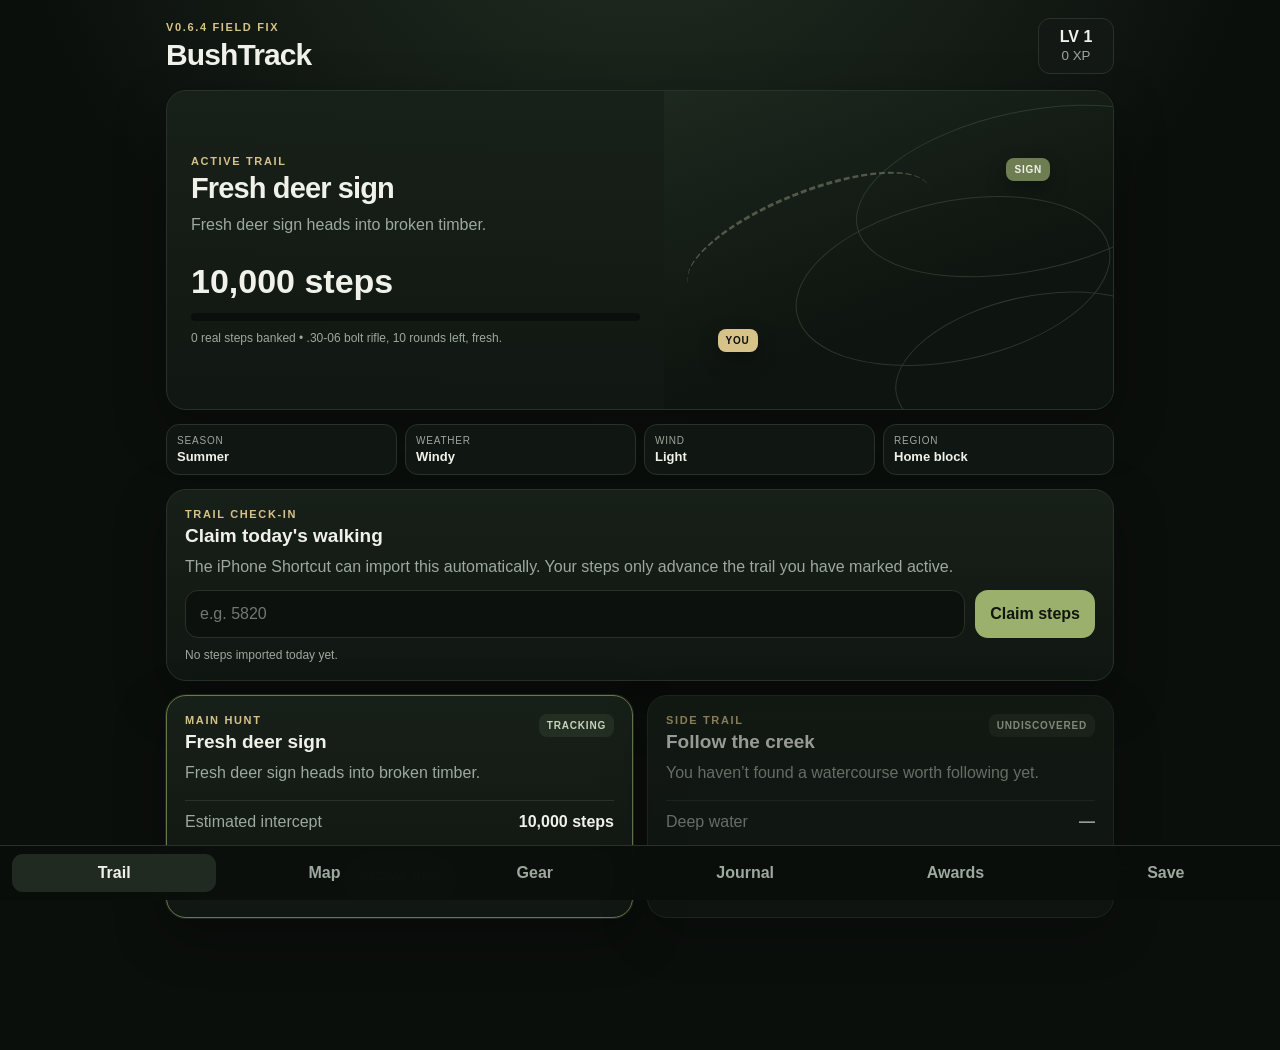
==== commit d2601ade: "Add private distance and weigh-in entry controls under milestone awards" ====
--- a/index.html
+++ b/index.html
@@ -11,11 +11,11 @@
   <link rel="manifest" href="manifest.webmanifest" />
   <link rel="stylesheet" href="style-v06.css" />
   <link rel="stylesheet" href="milestones-v0720.css" />
-  <title>BushTrack V0.7.20 MILESTONES</title>
+  <title>BushTrack V0.7.21 FITNESS DATA</title>
 </head>
 <body>
   <div class="app-shell">
-    <header class="topbar"><div><div class="eyebrow">V0.7.20 MILESTONES</div><h1>BushTrack</h1></div><div class="level-chip"><span id="levelText">LV 1</span><small id="xpText">0 XP</small></div></header>
+    <header class="topbar"><div><div class="eyebrow">V0.7.21 FITNESS DATA</div><h1>BushTrack</h1></div><div class="level-chip"><span id="levelText">LV 1</span><small id="xpText">0 XP</small></div></header>
     <section class="system-banner warning hidden" id="storageWarning"><div><strong>Save warning</strong><span id="storageWarningText">Safari storage reported a problem.</span></div><button class="secondary" onclick="document.querySelector('[data-tab=settings]').click()">Save tools</button></section>
     <section class="system-banner update hidden" id="updateBanner"><div><strong>Update available</strong><span id="updateBannerText">New BushTrack code is ready.</span></div><button class="secondary" id="reloadUpdateBtn">Reload</button></section>
     <main>
@@ -27,6 +27,27 @@
         <section class="section-title"><div><div class="eyebrow">REAL-WORLD PROGRESS</div><h2>Milestones & awards</h2></div></section>
         <p class="mile-intro">Your earned badges stay unlocked for good. Tap <strong>Claim Reward</strong> to collect XP and cash. Existing step history counts. Distance and weight unlock when their Health data is connected.</p>
         <div id="milestoneSummary" class="mile-summary">Checking achievements…</div>
+        <details class="panel-card mile-health-panel">
+          <summary>Health measurements <span>Walking distance &amp; weight</span></summary>
+          <p class="mile-health-help">Enter actual Apple Health measurements here while we connect the iPhone Shortcut. Measurements stay in your existing BushTrack save. Each date can be updated without adding the same distance twice.</p>
+          <div class="mile-health-section">
+            <strong>Daily walking + running distance</strong>
+            <div class="mile-health-form"><label>Date<input id="fitnessDistDay" type="date"></label><label>Kilometres<input id="fitnessDistKm" type="number" min="0" max="150" step="0.01" inputmode="decimal" placeholder="e.g. 3.75"></label></div>
+            <button type="button" id="fitnessRecordDistance" class="secondary mile-health-button">Record daily distance</button>
+          </div>
+          <div class="mile-health-section">
+            <strong>Starting weight — set once</strong>
+            <div class="mile-health-form"><label>Baseline date<input id="fitnessBaselineDay" type="date"></label><label>Starting kg<input id="fitnessBaselineKg" type="number" min="50" max="300" step="0.01" inputmode="decimal" placeholder="Starting weight"></label></div>
+            <button type="button" id="fitnessSetBaseline" class="secondary mile-health-button">Save starting weight</button>
+          </div>
+          <div class="mile-health-section">
+            <strong>RENPHO / Apple Health weigh-in</strong>
+            <div class="mile-health-form"><label>Date<input id="fitnessWeightDay" type="date"></label><label>Current kg<input id="fitnessWeightKg" type="number" min="50" max="300" step="0.01" inputmode="decimal" placeholder="Current weight"></label></div>
+            <button type="button" id="fitnessRecordWeight" class="secondary mile-health-button">Record weigh-in</button>
+            <p class="mile-health-help">Weight milestones require two separate dated readings below the target; existing badges stay unlocked if weight later increases.</p>
+          </div>
+          <p id="fitnessDataStatus" class="mile-health-status" role="status">No distance or weight entered yet.</p>
+        </details>
         <div id="milestoneSections"></div>
       </section>
       <section class="tab-page" data-page="settings"><section class="section-title"><div><div class="eyebrow">SETTINGS & SAVE DATA</div><h2>Keep the bastard safe</h2></div></section><section class="panel-card"><div class="card-head"><div><div class="eyebrow">SAVE HEALTH</div><h3>Your BushTrack save</h3></div><strong class="save-health" id="saveHealthText">Healthy</strong></div><div class="status-grid"><div><span>Last saved</span><strong id="lastSavedText">—</strong></div><div><span>Last backup</span><strong id="lastBackupText">—</strong></div><div><span>Save format</span><strong id="schemaText">V5</strong></div><div><span>Content table</span><strong id="contentVersionText">C1</strong></div><div><span>Storage</span><strong id="storageProviderText">local</strong></div><div><span>Last claim</span><strong id="lastClaimText">—</strong></div></div><div class="save-id"><span>Save ID</span><code id="saveIdText">—</code></div><p class="micro" id="storageProblemText">No storage errors detected.</p><div class="button-grid"><button class="secondary" id="backupNowBtn">Backup now</button><button class="primary" id="exportSaveBtn">Export to Files</button><button class="secondary" id="importSaveBtn">Import backup</button></div><input type="file" id="importFileInput" accept=".json,application/json" class="hidden" /></section><section class="panel-card"><div class="card-head"><div><div class="eyebrow">TODAY'S STEPS</div><h3>Incremental Health imports</h3></div></div><div class="claim-row"><input id="correctStepsInput" inputmode="numeric" pattern="[0-9]*" placeholder="Current Health total" aria-label="Current Health step total" /><button class="secondary" id="applyCorrectionBtn">Apply total</button></div><button class="danger-outline full-btn" id="undoClaimBtn">Undo last step claim</button></section><section class="panel-card"><div class="card-head"><div><div class="eyebrow">CONDITIONING BASELINE</div><h3>Start from your real normal week</h3></div></div><div class="claim-row"><input id="baselineInput" inputmode="numeric" pattern="[0-9]*" placeholder="e.g. 4418" aria-label="Weekly daily-average baseline" /><button class="secondary" id="setBaselineBtn">Set baseline</button></div><p class="micro" id="baselineHelp">Permanent tiers only move upward.</p></section><section class="panel-card"><div class="card-head"><div><div class="eyebrow">DIAGNOSTICS</div><h3>Update & fault tools</h3></div></div><div class="button-grid"><button class="secondary" id="exportDiagBtn">Export diagnostics</button><button class="secondary" id="checkUpdateBtn">Check for update</button><button class="secondary" id="runSelfTestsBtn">Run self-tests</button><button class="secondary" onclick="location.href='fallback-v04.html'">Open V0.4 fallback</button></div><p class="micro" id="selfTestText">Not run yet</p><button class="danger-outline full-btn" id="restoreLastGoodBtn">Restore last-known-good save</button><details class="dev-tools"><summary>Field-test tools</summary><label class="toggle-row"><span>Enable developer tools</span><input type="checkbox" id="devModeToggle"></label><div id="devToolPanel" class="hidden"><button class="secondary full-btn" id="forceEncounterBtn">Force current hunt encounter</button></div></details></section><section class="panel-card danger-zone"><div class="card-head"><div><div class="eyebrow">RESET TOOLS</div><h3>Different levels of violence</h3></div></div><div class="stack-actions"><button class="secondary" id="resetHuntBtn">Reset current hunt only</button><button class="secondary" id="resetWorldBtn">Reset explored world, keep progression</button><button class="danger" id="fullWipeBtn">Wipe absolutely everything</button></div></section></section>
@@ -54,5 +75,6 @@
   <script src="missed-hunt-v0718.js"></script>
   <script src="weekly-step-sync-v0719.js"></script>
   <script src="milestones-v0720.js"></script>
+  <script src="fitness-entry-v0721.js"></script>
 </body>
 </html>
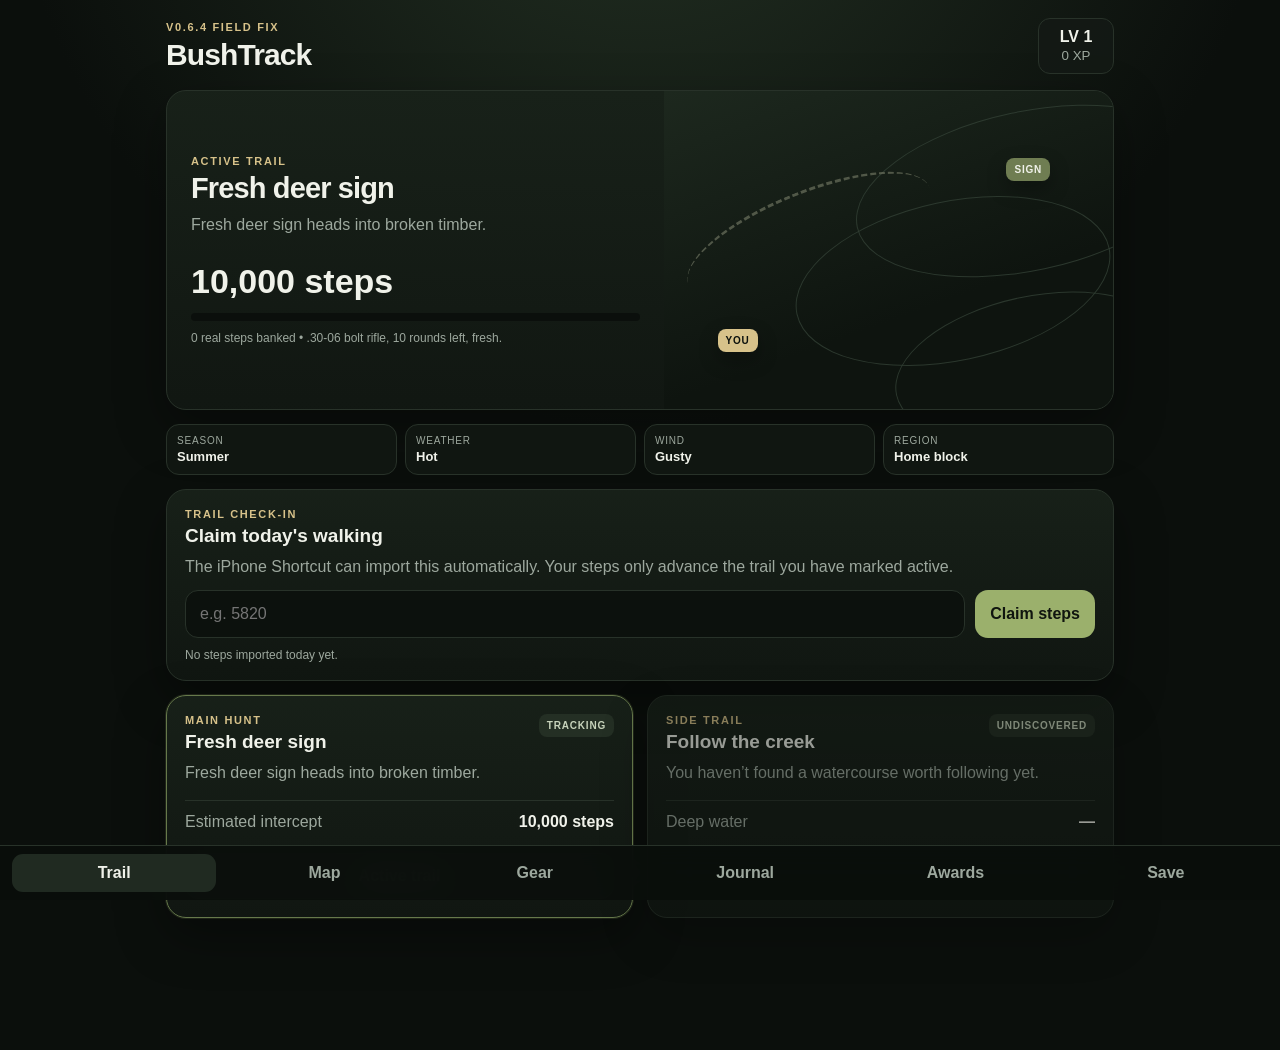
==== commit 44482aa9: "Load distance sync before existing step importer in BushTrack" ====
--- a/index.html
+++ b/index.html
@@ -11,11 +11,11 @@
   <link rel="manifest" href="manifest.webmanifest" />
   <link rel="stylesheet" href="style-v06.css" />
   <link rel="stylesheet" href="milestones-v0720.css" />
-  <title>BushTrack V0.7.21 FITNESS DATA</title>
+  <title>BushTrack V0.7.22 DISTANCE SYNC</title>
 </head>
 <body>
   <div class="app-shell">
-    <header class="topbar"><div><div class="eyebrow">V0.7.21 FITNESS DATA</div><h1>BushTrack</h1></div><div class="level-chip"><span id="levelText">LV 1</span><small id="xpText">0 XP</small></div></header>
+    <header class="topbar"><div><div class="eyebrow">V0.7.22 DISTANCE SYNC</div><h1>BushTrack</h1></div><div class="level-chip"><span id="levelText">LV 1</span><small id="xpText">0 XP</small></div></header>
     <section class="system-banner warning hidden" id="storageWarning"><div><strong>Save warning</strong><span id="storageWarningText">Safari storage reported a problem.</span></div><button class="secondary" onclick="document.querySelector('[data-tab=settings]').click()">Save tools</button></section>
     <section class="system-banner update hidden" id="updateBanner"><div><strong>Update available</strong><span id="updateBannerText">New BushTrack code is ready.</span></div><button class="secondary" id="reloadUpdateBtn">Reload</button></section>
     <main>
@@ -73,6 +73,7 @@
   <script src="animal-images-v071.js"></script>
   <script src="step-backfill-v072.js"></script>
   <script src="missed-hunt-v0718.js"></script>
+  <script src="distance-sync-v0722.js"></script>
   <script src="weekly-step-sync-v0719.js"></script>
   <script src="milestones-v0720.js"></script>
   <script src="fitness-entry-v0721.js"></script>
--- a/milestones-v0720.css
+++ b/milestones-v0720.css
@@ -40,3 +40,17 @@
   .mile-card{padding:13px;}
   .mile-card-footer{font-size:12px;}
 }
+
+/* V0.7.21: private daily Health measurements */
+.mile-health-panel{margin-bottom:20px;padding:14px 16px;}
+.mile-health-panel>summary{font-weight:800;color:var(--text);cursor:pointer;line-height:1.4;}
+.mile-health-panel>summary span{display:block;color:var(--muted);font-size:11px;font-weight:500;margin:3px 0 0 15px;}
+.mile-health-help{color:var(--muted);font-size:12px;line-height:1.5;margin:10px 0;}
+.mile-health-section{border-top:1px solid var(--line);padding:14px 0;}
+.mile-health-section>strong{font-size:13px;display:block;margin:0 0 9px;}
+.mile-health-form{display:grid;grid-template-columns:1fr 1fr;gap:8px;}
+.mile-health-form label{font-size:11px;display:block;color:var(--muted);min-width:0;}
+.mile-health-form input{display:block;box-sizing:border-box;width:100%;font-size:14px;margin-top:5px;padding:10px 8px;}
+.mile-health-button{width:100%;margin-top:10px;padding:10px;}
+.mile-health-status{font-size:12px;color:#c3d5b4;margin:3px 0 0;}
+@media(max-width:450px){.mile-health-form{grid-template-columns:1fr;}}
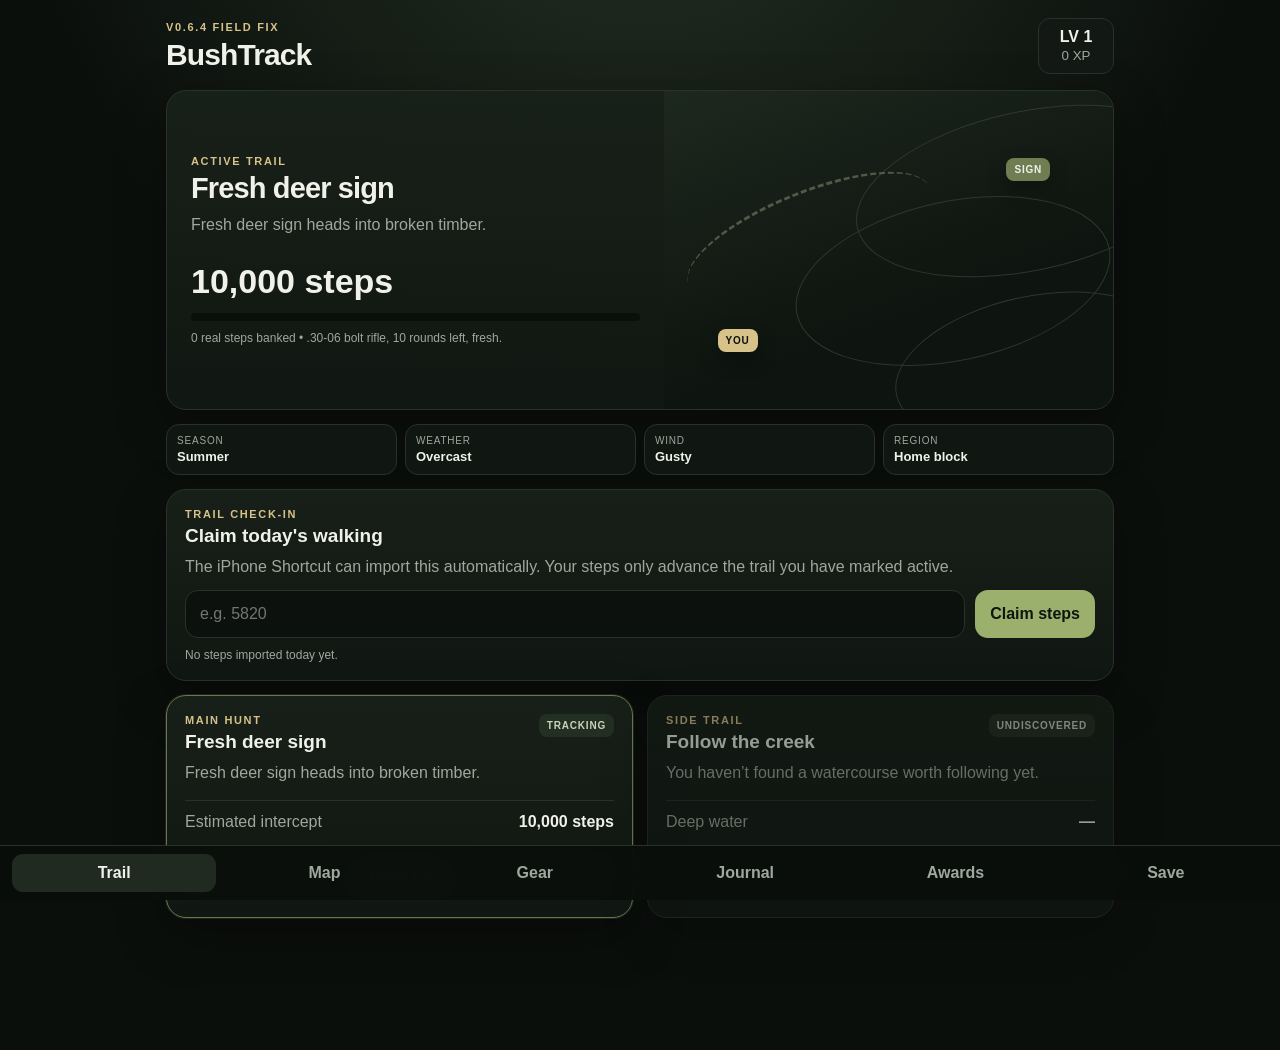
==== commit 6735ae29: "Expose one-off distance backfill and paste preview inside Awards tab" ====
--- a/index.html
+++ b/index.html
@@ -11,11 +11,11 @@
   <link rel="manifest" href="manifest.webmanifest" />
   <link rel="stylesheet" href="style-v06.css" />
   <link rel="stylesheet" href="milestones-v0720.css" />
-  <title>BushTrack V0.7.22 DISTANCE SYNC</title>
+  <title>BushTrack V0.7.23 KM BACKFILL</title>
 </head>
 <body>
   <div class="app-shell">
-    <header class="topbar"><div><div class="eyebrow">V0.7.22 DISTANCE SYNC</div><h1>BushTrack</h1></div><div class="level-chip"><span id="levelText">LV 1</span><small id="xpText">0 XP</small></div></header>
+    <header class="topbar"><div><div class="eyebrow">V0.7.23 KM BACKFILL</div><h1>BushTrack</h1></div><div class="level-chip"><span id="levelText">LV 1</span><small id="xpText">0 XP</small></div></header>
     <section class="system-banner warning hidden" id="storageWarning"><div><strong>Save warning</strong><span id="storageWarningText">Safari storage reported a problem.</span></div><button class="secondary" onclick="document.querySelector('[data-tab=settings]').click()">Save tools</button></section>
     <section class="system-banner update hidden" id="updateBanner"><div><strong>Update available</strong><span id="updateBannerText">New BushTrack code is ready.</span></div><button class="secondary" id="reloadUpdateBtn">Reload</button></section>
     <main>
@@ -48,6 +48,18 @@
           </div>
           <p id="fitnessDataStatus" class="mile-health-status" role="status">No distance or weight entered yet.</p>
         </details>
+        <details class="panel-card mile-health-panel mile-history-panel">
+          <summary>One-off kilometre backfill <span>From your first BushTrack save</span></summary>
+          <p class="mile-health-help">Import your actual Apple Health walking + running distance from <strong id="historyDistanceStart">your first save</strong> onward. This is a one-off catch-up, not a reset. Existing dates are replaced if their totals change, never added twice.</p>
+          <p class="mile-health-help">Run a Health Shortcut to collect daily kilometre totals, then paste its copied text here. Format: <code>2026-11-10:3.42;2026-11-11:4.18</code> (one date per line also works). Up to 366 days per batch.</p>
+          <label class="mile-history-label" for="historyDistanceInput">Dated kilometre totals (km)</label>
+          <textarea id="historyDistanceInput" class="mile-history-input" rows="5" spellcheck="false" autocapitalize="off" autocorrect="off" placeholder="2026-11-10:3.42&#10;2026-11-11:4.18"></textarea>
+          <div class="mile-history-buttons">
+            <button type="button" id="historyDistancePreviewBtn" class="secondary">Check Import</button>
+            <button type="button" id="historyDistanceImportBtn" class="primary" disabled>Import Distances</button>
+          </div>
+          <p id="historyDistanceStatus" class="mile-health-status" role="status">No historical distances imported yet.</p>
+        </details>
         <div id="milestoneSections"></div>
       </section>
       <section class="tab-page" data-page="settings"><section class="section-title"><div><div class="eyebrow">SETTINGS & SAVE DATA</div><h2>Keep the bastard safe</h2></div></section><section class="panel-card"><div class="card-head"><div><div class="eyebrow">SAVE HEALTH</div><h3>Your BushTrack save</h3></div><strong class="save-health" id="saveHealthText">Healthy</strong></div><div class="status-grid"><div><span>Last saved</span><strong id="lastSavedText">—</strong></div><div><span>Last backup</span><strong id="lastBackupText">—</strong></div><div><span>Save format</span><strong id="schemaText">V5</strong></div><div><span>Content table</span><strong id="contentVersionText">C1</strong></div><div><span>Storage</span><strong id="storageProviderText">local</strong></div><div><span>Last claim</span><strong id="lastClaimText">—</strong></div></div><div class="save-id"><span>Save ID</span><code id="saveIdText">—</code></div><p class="micro" id="storageProblemText">No storage errors detected.</p><div class="button-grid"><button class="secondary" id="backupNowBtn">Backup now</button><button class="primary" id="exportSaveBtn">Export to Files</button><button class="secondary" id="importSaveBtn">Import backup</button></div><input type="file" id="importFileInput" accept=".json,application/json" class="hidden" /></section><section class="panel-card"><div class="card-head"><div><div class="eyebrow">TODAY'S STEPS</div><h3>Incremental Health imports</h3></div></div><div class="claim-row"><input id="correctStepsInput" inputmode="numeric" pattern="[0-9]*" placeholder="Current Health total" aria-label="Current Health step total" /><button class="secondary" id="applyCorrectionBtn">Apply total</button></div><button class="danger-outline full-btn" id="undoClaimBtn">Undo last step claim</button></section><section class="panel-card"><div class="card-head"><div><div class="eyebrow">CONDITIONING BASELINE</div><h3>Start from your real normal week</h3></div></div><div class="claim-row"><input id="baselineInput" inputmode="numeric" pattern="[0-9]*" placeholder="e.g. 4418" aria-label="Weekly daily-average baseline" /><button class="secondary" id="setBaselineBtn">Set baseline</button></div><p class="micro" id="baselineHelp">Permanent tiers only move upward.</p></section><section class="panel-card"><div class="card-head"><div><div class="eyebrow">DIAGNOSTICS</div><h3>Update & fault tools</h3></div></div><div class="button-grid"><button class="secondary" id="exportDiagBtn">Export diagnostics</button><button class="secondary" id="checkUpdateBtn">Check for update</button><button class="secondary" id="runSelfTestsBtn">Run self-tests</button><button class="secondary" onclick="location.href='fallback-v04.html'">Open V0.4 fallback</button></div><p class="micro" id="selfTestText">Not run yet</p><button class="danger-outline full-btn" id="restoreLastGoodBtn">Restore last-known-good save</button><details class="dev-tools"><summary>Field-test tools</summary><label class="toggle-row"><span>Enable developer tools</span><input type="checkbox" id="devModeToggle"></label><div id="devToolPanel" class="hidden"><button class="secondary full-btn" id="forceEncounterBtn">Force current hunt encounter</button></div></details></section><section class="panel-card danger-zone"><div class="card-head"><div><div class="eyebrow">RESET TOOLS</div><h3>Different levels of violence</h3></div></div><div class="stack-actions"><button class="secondary" id="resetHuntBtn">Reset current hunt only</button><button class="secondary" id="resetWorldBtn">Reset explored world, keep progression</button><button class="danger" id="fullWipeBtn">Wipe absolutely everything</button></div></section></section>
@@ -77,5 +89,6 @@
   <script src="weekly-step-sync-v0719.js"></script>
   <script src="milestones-v0720.js"></script>
   <script src="fitness-entry-v0721.js"></script>
+  <script src="distance-history-v0723.js"></script>
 </body>
 </html>
